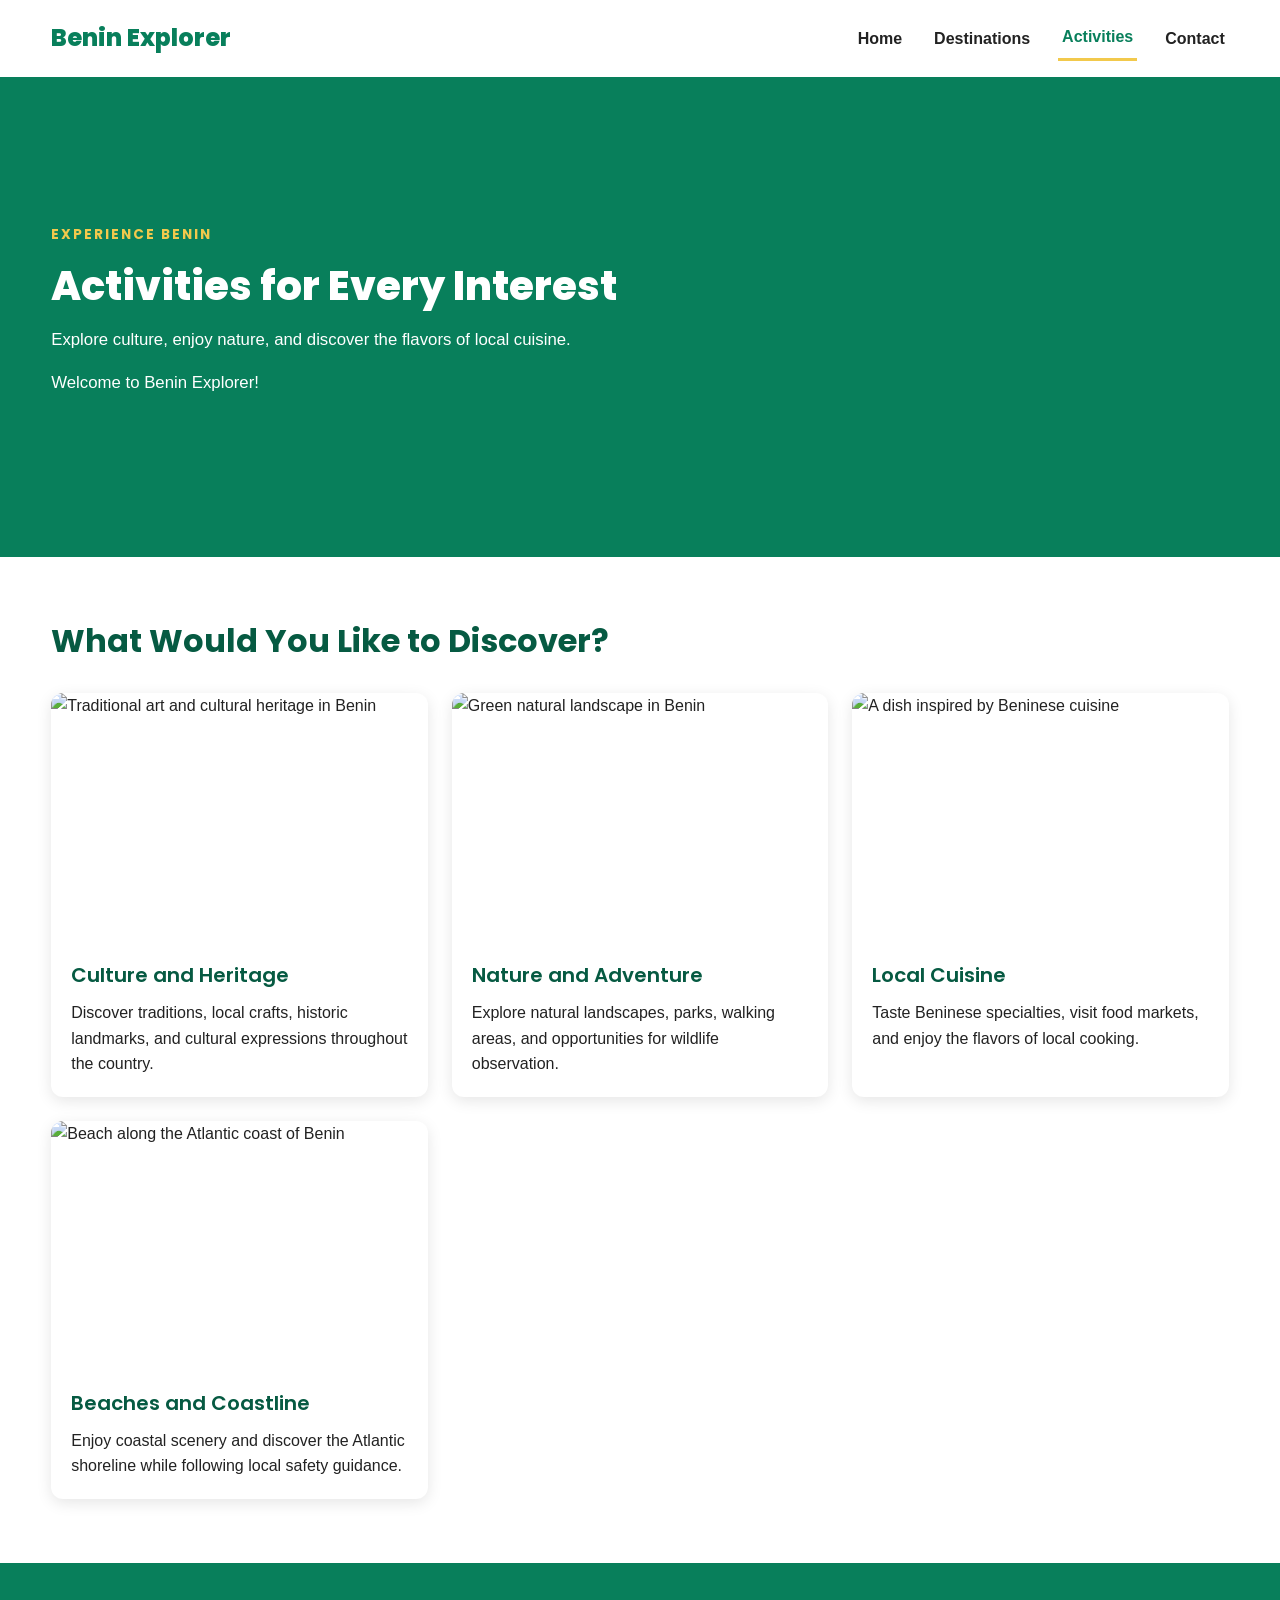
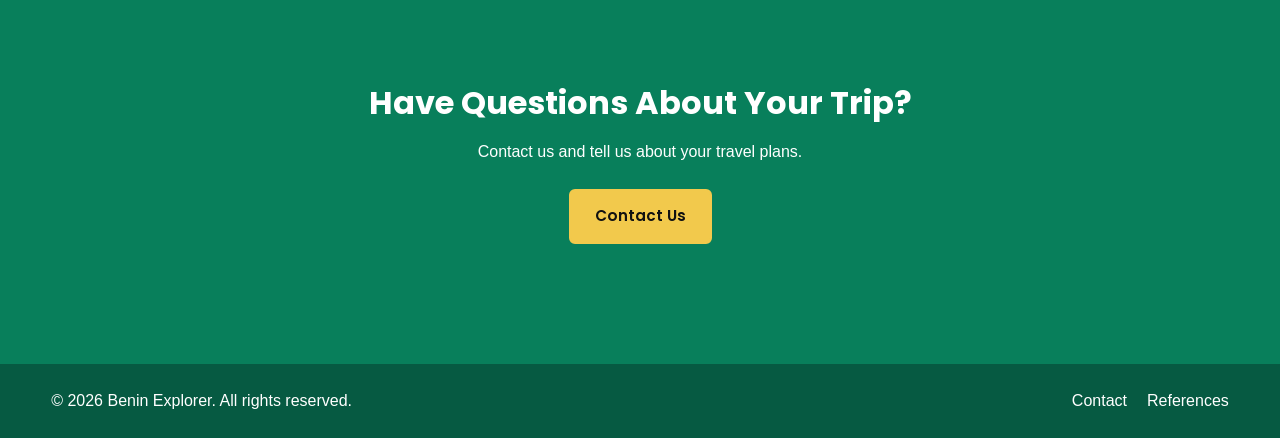
==== activities.html @ 4cc73e6e "my projet website" ====
<!DOCTYPE html>
<html lang="en">
<head>
    <meta charset="UTF-8">
    <meta name="viewport" content="width=device-width, initial-scale=1.0">
    <meta name="description" content="Discover cultural, nature, food, and coastal activities in Benin.">
    <meta name="author" content="Benin Explorer">
    <title>Activities | Benin Explorer</title>

    <link rel="stylesheet" href="styles/basee.css">
    <link rel="stylesheet" href="styles/small.css">
    <link rel="stylesheet" href="styles/large.css">

    <script src="scripts/main.js" defer></script>
</head>
<body>
    <header>
        <a class="logo" href="index.html">Benin Explorer</a>

        <button id="menu-button" aria-label="Open navigation menu" aria-expanded="false">
            ☰
        </button>

        <nav id="navigation" aria-label="Main navigation">
            <ul>
                <li><a href="index.html">Home</a></li>
                <li><a href="places.html">Destinations</a></li>
                <li><a href="activities.html" aria-current="page">Activities</a></li>
                <li><a href="contact.html">Contact</a></li>
            </ul>
        </nav>
    </header>

    <main>
        <section class="page-banner">
            <div class="section-container">
                <p class="eyebrow">Experience Benin</p>
                <h1>Activities for Every Interest</h1>
                <p>
                    Explore culture, enjoy nature, and discover
                    the flavors of local cuisine.
                </p>
            </div>
        </section>

        <section class="section-container">
            <h2>What Would You Like to Discover?</h2>

            <div class="card-grid">
                <article class="activity-card">
                    <img
                        src="images/culture.webp"
                        alt="Traditional art and cultural heritage in Benin"
                        loading="lazy"
                        width="600"
                        height="400"
                    >
                    <div class="card-content">
                        <h3>Culture and Heritage</h3>
                        <p>
                            Discover traditions, local crafts,
                            historic landmarks, and cultural
                            expressions throughout the country.
                        </p>
                    </div>
                </article>

                <article class="activity-card">
                    <img
                        src="images/nature.webp"
                        alt="Green natural landscape in Benin"
                        loading="lazy"
                        width="600"
                        height="400"
                    >
                    <div class="card-content">
                        <h3>Nature and Adventure</h3>
                        <p>
                            Explore natural landscapes, parks,
                            walking areas, and opportunities
                            for wildlife observation.
                        </p>
                    </div>
                </article>

                <article class="activity-card">
                    <img
                        src="images/gastronomie.webp"
                        alt="A dish inspired by Beninese cuisine"
                        loading="lazy"
                        width="600"
                        height="400"
                    >
                    <div class="card-content">
                        <h3>Local Cuisine</h3>
                        <p>
                            Taste Beninese specialties, visit
                            food markets, and enjoy the flavors
                            of local cooking.
                        </p>
                    </div>
                </article>

                <article class="activity-card">
                    <img
                        src="images/plage.webp"
                        alt="Beach along the Atlantic coast of Benin"
                        loading="lazy"
                        width="600"
                        height="400"
                    >
                    <div class="card-content">
                        <h3>Beaches and Coastline</h3>
                        <p>
                            Enjoy coastal scenery and discover
                            the Atlantic shoreline while following
                            local safety guidance.
                        </p>
                    </div>
                </article>
            </div>
        </section>

        <section class="call-to-action">
            <div class="section-container">
                <h2>Have Questions About Your Trip?</h2>
                <p>Contact us and tell us about your travel plans.</p>
                <a class="button button-gold" href="contact.html">
                    Contact Us
                </a>
            </div>
        </section>
    </main>

    <footer>
        <p>&copy; <span id="current-year"></span> Benin Explorer. All rights reserved.</p>
        <nav aria-label="Footer navigation">
            <a href="contact.html">Contact</a>
            <a href="references.html">References</a>
        </nav>
    </footer>
</body>
</html>
---- styles/basee.css ----
/* Google Fonts */
@import url('https://fonts.googleapis.com/css2?family=Poppins:wght@400;500;600;700;800&display=swap');

/* CSS Variables */
:root {
    --primary-green: #087F5B;
    --dark-green: #065A42;
    --light-green: #E8F5F0;
    --gold: #F2C94C;
    --dark-gold: #D9AD20;
    --white: #FFFFFF;
    --off-white: #F8FAF9;
    --light-gray: #E5E7EB;
    --medium-gray: #666666;
    --dark-gray: #222222;
    --black: #111111;

    --heading-font: 'Poppins', sans-serif;
    --body-font: Arial, Helvetica, sans-serif;

    --container-width: 1200px;
    --border-radius: 12px;
    --small-radius: 6px;
    --box-shadow: 0 4px 15px rgba(0, 0, 0, 0.10);
}

/* Reset */
* {
    box-sizing: border-box;
    margin: 0;
    padding: 0;
}

html {
    scroll-behavior: smooth;
}

body {
    font-family: var(--body-font);
    font-size: 1rem;
    line-height: 1.6;
    color: var(--dark-gray);
    background-color: var(--white);
}

img {
    display: block;
    max-width: 100%;
    height: auto;
}

a {
    color: var(--primary-green);
    text-decoration: none;
}

a:hover {
    color: var(--dark-green);
    text-decoration: underline;
}

a:focus-visible,
button:focus-visible,
input:focus-visible,
select:focus-visible,
textarea:focus-visible {
    outline: 3px solid var(--dark-gold);
    outline-offset: 3px;
}

ul {
    padding-left: 1.5rem;
}

li {
    margin-bottom: 0.5rem;
}

p {
    margin-bottom: 1rem;
}

h1,
h2,
h3,
h4 {
    font-family: var(--heading-font);
    line-height: 1.25;
    color: var(--dark-green);
    margin-bottom: 1rem;
}

h1 {
    font-size: 2.5rem;
    font-weight: 800;
}

h2 {
    font-size: 2rem;
    font-weight: 700;
}

h3 {
    font-size: 1.25rem;
    font-weight: 600;
}

main {
    min-height: 60vh;
}

section {
    width: 100%;
}

.section-container {
    width: min(92%, var(--container-width));
    margin: 0 auto;
    padding-top: 3rem;
    padding-bottom: 3rem;
}

/* Header */
header {
    display: flex;
    justify-content: space-between;
    align-items: center;
    gap: 1rem;
    padding: 1rem 4%;
    background-color: var(--white);
    border-bottom: 3px solid var(--primary-green);
    box-shadow: 0 2px 8px rgba(0, 0, 0, 0.06);
}

.logo {
    font-family: var(--heading-font);
    font-size: 1.5rem;
    font-weight: 800;
    color: var(--primary-green);
    white-space: nowrap;
}

.logo:hover {
    text-decoration: none;
    color: var(--dark-green);
}

/* Navigation */
#navigation ul {
    display: flex;
    align-items: center;
    gap: 1.5rem;
    list-style: none;
    padding: 0;
    margin: 0;
}

#navigation li {
    margin: 0;
}

#navigation a {
    display: block;
    padding: 0.5rem 0.25rem;
    color: var(--dark-gray);
    font-weight: 600;
    transition: color 0.2s ease;
}

#navigation a:hover,
#navigation a[aria-current="page"] {
    color: var(--primary-green);
    text-decoration: none;
}

#navigation a[aria-current="page"] {
    border-bottom: 3px solid var(--gold);
}

#menu-button {
    display: none;
    border: none;
    background: transparent;
    color: var(--primary-green);
    font-size: 1.8rem;
    cursor: pointer;
    padding: 0.25rem 0.5rem;
}

/* Hero */
.hero {
    min-height: 520px;
    display: flex;
    align-items: center;
    padding: 4rem 6%;
    background:
        linear-gradient(
            90deg,
            rgba(0, 0, 0, 0.70),
            rgba(0, 0, 0, 0.25)
        ),
        url('../images/cotonou.webp') center / cover no-repeat;
    color: var(--white);
}

.hero-content {
    max-width: 700px;
}

.hero h1 {
    color: var(--white);
    font-size: 3rem;
}

.hero p {
    max-width: 650px;
    font-size: 1.1rem;
    color: var(--white);
}

.eyebrow {
    color: var(--primary-green);
    font-family: var(--heading-font);
    font-weight: 700;
    text-transform: uppercase;
    letter-spacing: 2px;
    font-size: 0.85rem;
}

.hero .eyebrow,
.page-banner .eyebrow {
    color: var(--gold);
}

/* Buttons */
.button {
    display: inline-block;
    padding: 0.85rem 1.5rem;
    background-color: var(--primary-green);
    color: var(--white);
    border: 2px solid var(--primary-green);
    border-radius: var(--small-radius);
    font-family: var(--heading-font);
    font-size: 0.95rem;
    font-weight: 600;
    text-align: center;
    cursor: pointer;
    transition:
        background-color 0.2s ease,
        transform 0.2s ease;
}

.button:hover {
    background-color: var(--dark-green);
    border-color: var(--dark-green);
    color: var(--white);
    text-decoration: none;
    transform: translateY(-2px);
}

.button-gold {
    background-color: var(--gold);
    color: var(--black);
    border-color: var(--gold);
}

.button-gold:hover {
    background-color: var(--dark-gold);
    border-color: var(--dark-gold);
    color: var(--black);
}

/* Intro and featured sections */
.intro {
    text-align: center;
    max-width: 900px;
}

.intro p {
    font-size: 1.05rem;
}

.featured {
    background-color: var(--off-white);
    width: 100%;
    padding-left: max(4%, calc((100% - var(--container-width)) / 2));
    padding-right: max(4%, calc((100% - var(--container-width)) / 2));
}

.featured > h2 {
    text-align: center;
}

.centered-link {
    text-align: center;
    margin-top: 2rem;
    margin-bottom: 0;
}

/* Cards */
.card-grid {
    display: grid;
    grid-template-columns: repeat(3, minmax(0, 1fr));
    gap: 1.5rem;
    margin-top: 2rem;
}

.destination-card,
.activity-card {
    overflow: hidden;
    background-color: var(--white);
    border-radius: var(--border-radius);
    box-shadow: var(--box-shadow);
    transition: transform 0.2s ease, box-shadow 0.2s ease;
}

.destination-card:hover,
.activity-card:hover {
    transform: translateY(-4px);
    box-shadow: 0 8px 22px rgba(0, 0, 0, 0.14);
}

.destination-card img,
.activity-card img {
    width: 100%;
    height: 230px;
    object-fit: cover;
}

.card-content {
    padding: 1.25rem;
}

.card-content h2,
.card-content h3 {
    margin-bottom: 0.75rem;
}

.card-content p:last-child {
    margin-bottom: 0;
}

/* Page banner */
.page-banner {
    padding: 4rem 0;
    background-color: var(--primary-green);
    color: var(--white);
}

.page-banner h1 {
    color: var(--white);
}

.page-banner p {
    max-width: 750px;
}

.page-banner p:not(.eyebrow) {
    color: var(--white);
    font-size: 1.05rem;
}

/* Call to action */
.call-to-action {
    padding: 3.5rem 0;
    background-color: var(--primary-green);
    color: var(--white);
    text-align: center;
}

.call-to-action h2 {
    color: var(--white);
}

.call-to-action p {
    max-width: 700px;
    margin: 0 auto 1.5rem;
}

/* Contact page */
.contact-layout {
    display: grid;
    grid-template-columns: 1fr 1.2fr;
    gap: 3rem;
    align-items: start;
}

.contact-info ul {
    margin-top: 1rem;
}

.contact-form {
    padding: 2rem;
    background-color: var(--off-white);
    border: 1px solid var(--light-gray);
    border-radius: var(--border-radius);
    box-shadow: var(--box-shadow);
}

.form-group {
    display: flex;
    flex-direction: column;
    margin-bottom: 1.25rem;
}

.form-group label {
    margin-bottom: 0.5rem;
    font-weight: 600;
}

.form-group input,
.form-group select,
.form-group textarea {
    width: 100%;
    padding: 0.8rem;
    border: 1px solid #999999;
    border-radius: var(--small-radius);
    background-color: var(--white);
    color: var(--dark-gray);
    font: inherit;
}

.form-group textarea {
    resize: vertical;
    min-height: 140px;
}

.form-group input:focus,
.form-group select:focus,
.form-group textarea:focus {
    border-color: var(--primary-green);
}

.checkbox-group {
    flex-direction: row;
    align-items: flex-start;
    gap: 0.75rem;
}

.checkbox-group input {
    width: auto;
    margin-top: 0.35rem;
    accent-color: var(--primary-green);
}

.checkbox-group label {
    margin-bottom: 0;
    font-weight: 400;
}

#form-feedback {
    margin-top: 1rem;
    font-weight: 600;
}

/* References page */
.references-content {
    max-width: 900px;
}

.references-content h2:not(:first-child) {
    margin-top: 2rem;
}

.references-content ul {
    margin-bottom: 1.5rem;
}

.references-content a:not(.button) {
    overflow-wrap: anywhere;
}

/* Footer */
footer {
    display: flex;
    justify-content: space-between;
    align-items: center;
    gap: 1rem;
    padding: 1.5rem 4%;
    background-color: var(--dark-green);
    color: var(--white);
}

footer p {
    margin: 0;
}

footer nav {
    display: flex;
    gap: 1.25rem;
}

footer a {
    color: var(--white);
}

footer a:hover {
    color: var(--gold);
}

footer a[aria-current="page"] {
    color: var(--gold);
}

/* Reduced motion accessibility */
@media (prefers-reduced-motion: reduce) {
    *,
    *::before,
    *::after {
        scroll-behavior: auto !important;
        transition-duration: 0.01ms !important;
        animation-duration: 0.01ms !important;
        animation-iteration-count: 1 !important;
    }
}
---- styles/small.css ----
@media screen and (max-width: 767px) {
    /* Typography */
    h1 {
        font-size: 2rem;
    }

    h2 {
        font-size: 1.6rem;
    }

    h3 {
        font-size: 1.15rem;
    }

    body {
        font-size: 0.95rem;
    }

    .section-container {
        width: 90%;
        padding-top: 2.25rem;
        padding-bottom: 2.25rem;
    }

    /* Header */
    header {
        position: relative;
        flex-wrap: wrap;
        padding: 0.9rem 5%;
    }

    .logo {
        font-size: 1.25rem;
    }

    #menu-button {
        display: block;
    }

    /* Mobile navigation */
    #navigation {
        display: none;
        width: 100%;
    }

    #navigation.open {
        display: block;
    }

    #navigation ul {
        flex-direction: column;
        align-items: stretch;
        gap: 0;
        padding-top: 0.75rem;
    }

    #navigation li {
        width: 100%;
    }

    #navigation a {
        padding: 0.85rem 0.5rem;
        border-bottom: 1px solid var(--light-gray);
    }

    #navigation a[aria-current="page"] {
        border-bottom: 1px solid var(--light-gray);
        border-left: 4px solid var(--gold);
        padding-left: 0.75rem;
    }

    /* Hero */
    .hero {
        min-height: 420px;
        padding: 3rem 5%;
        background-position: center;
    }

    .hero h1 {
        font-size: 2.2rem;
    }

    .hero p {
        font-size: 1rem;
    }

    .hero-content {
        max-width: 100%;
    }

    /* Buttons */
    .button {
        max-width: 100%;
        padding: 0.75rem 1rem;
    }

    /* Featured section */
    .featured {
        padding-left: 5%;
        padding-right: 5%;
    }

    /* Cards */
    .card-grid {
        grid-template-columns: 1fr;
        gap: 1.5rem;
        margin-top: 1.5rem;
    }

    .destination-card img,
    .activity-card img {
        height: 220px;
    }

    /* Page banner */
    .page-banner {
        padding: 2.75rem 0;
    }

    .page-banner h1 {
        font-size: 2rem;
    }

    /* Call to action */
    .call-to-action {
        padding: 2.5rem 0;
    }

    /* Contact page */
    .contact-layout {
        grid-template-columns: 1fr;
        gap: 1.5rem;
    }

    .contact-form {
        padding: 1.25rem;
    }

    .form-group input,
    .form-group select,
    .form-group textarea {
        font-size: 16px;
    }

    /* Footer */
    footer {
        flex-direction: column;
        text-align: center;
        padding: 1.5rem 5%;
    }

    footer nav {
        flex-wrap: wrap;
        justify-content: center;
    }
}

/* Very small phones */
@media screen and (max-width: 360px) {
    .logo {
        font-size: 1.05rem;
    }

    .hero h1 {
        font-size: 1.8rem;
    }

    .button {
        width: 100%;
    }

    .contact-form {
        padding: 1rem;
    }
}
---- styles/large.css ----
@media screen and (min-width: 768px) {
    .card-grid {
        grid-template-columns: repeat(2, minmax(0, 1fr));
    }

    .hero {
        min-height: 500px;
    }

    .contact-layout {
        grid-template-columns: 1fr 1.2fr;
    }
}

/* Desktop screens */
@media screen and (min-width: 1024px) {
    .card-grid {
        grid-template-columns: repeat(3, minmax(0, 1fr));
    }

    .hero {
        min-height: 600px;
        padding-left: max(6%, calc((100% - var(--container-width)) / 2));
    }

    .hero h1 {
        font-size: 3.5rem;
    }

    .page-banner {
        padding: 5rem 0;
    }

    .section-container {
        padding-top: 4rem;
        padding-bottom: 4rem;
    }

    .featured {
        padding-left: max(4%, calc((100% - var(--container-width)) / 2));
        padding-right: max(4%, calc((100% - var(--container-width)) / 2));
    }

    .destination-card img,
    .activity-card img {
        height: 250px;
    }
}

/* Extra-wide screens */
@media screen and (min-width: 1440px) {
    .hero h1 {
        font-size: 4rem;
    }

    .hero {
        min-height: 650px;
    }
}
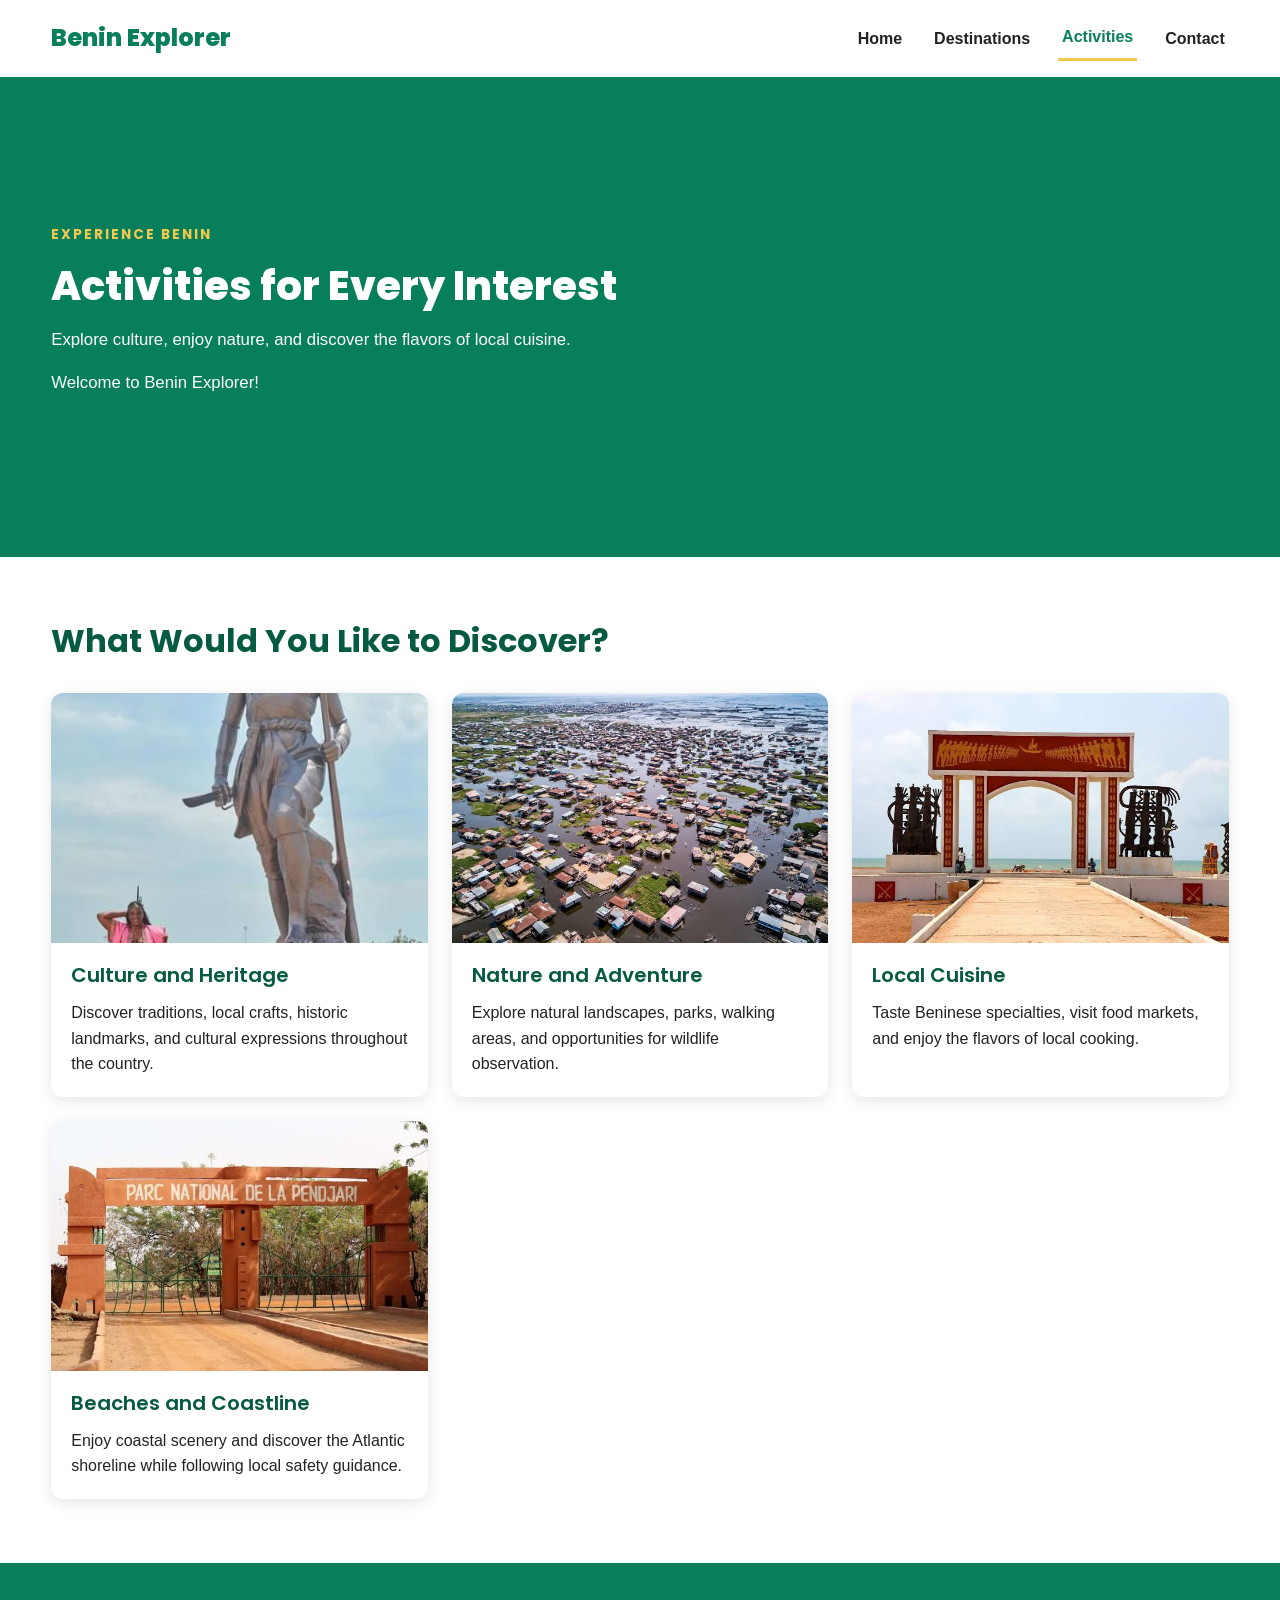
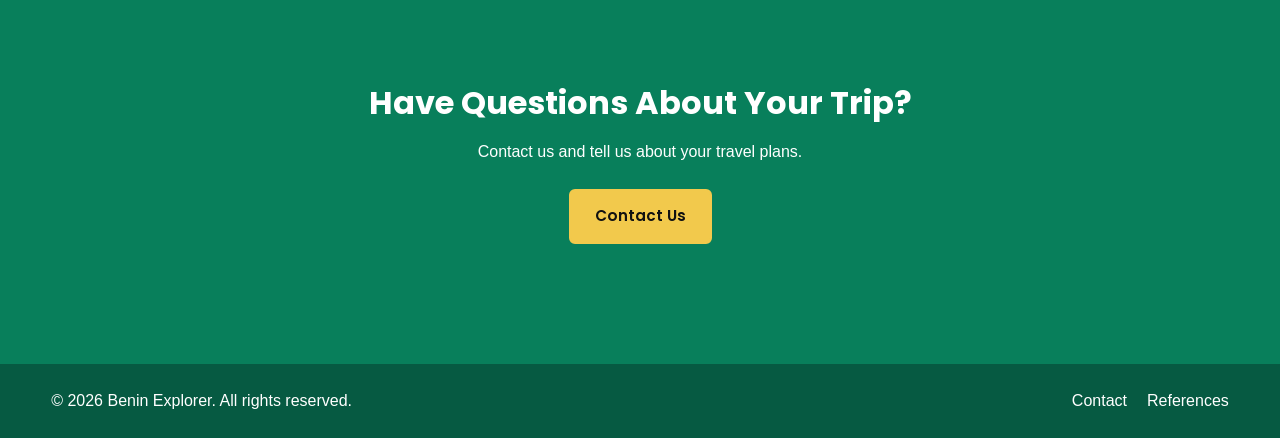
==== commit d8e19397: "my project web" ====
--- a/activities.html
+++ b/activities.html
@@ -50,7 +50,7 @@
             <div class="card-grid">
                 <article class="activity-card">
                     <img
-                        src="images/culture.webp"
+                        src="images/Amazone.jpg"
                         alt="Traditional art and cultural heritage in Benin"
                         loading="lazy"
                         width="600"
@@ -68,7 +68,7 @@
 
                 <article class="activity-card">
                     <img
-                        src="images/nature.webp"
+                        src="images/Ganvié$.jpg"
                         alt="Green natural landscape in Benin"
                         loading="lazy"
                         width="600"
@@ -86,7 +86,7 @@
 
                 <article class="activity-card">
                     <img
-                        src="images/gastronomie.webp"
+                        src="images/Ouidah.jpg"
                         alt="A dish inspired by Beninese cuisine"
                         loading="lazy"
                         width="600"
@@ -104,7 +104,7 @@
 
                 <article class="activity-card">
                     <img
-                        src="images/plage.webp"
+                        src="images/pendjari.jpg"
                         alt="Beach along the Atlantic coast of Benin"
                         loading="lazy"
                         width="600"
